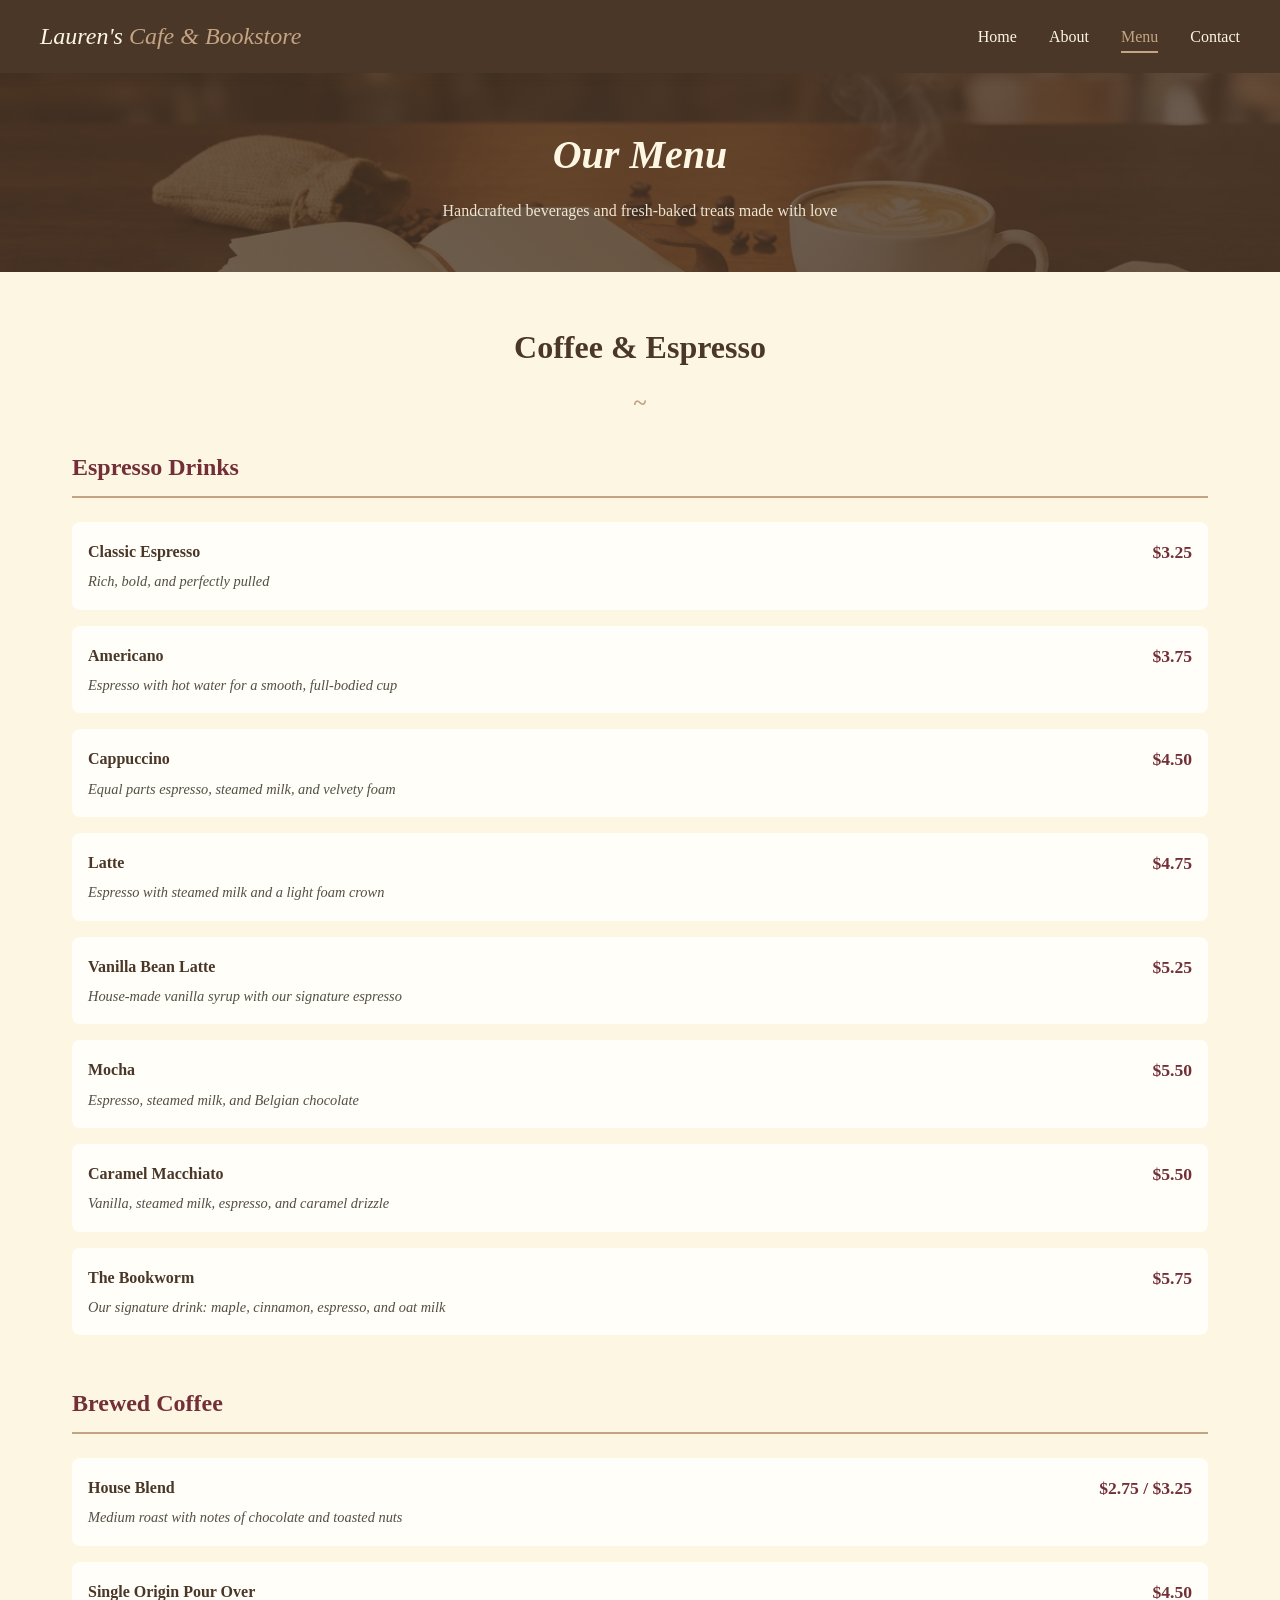
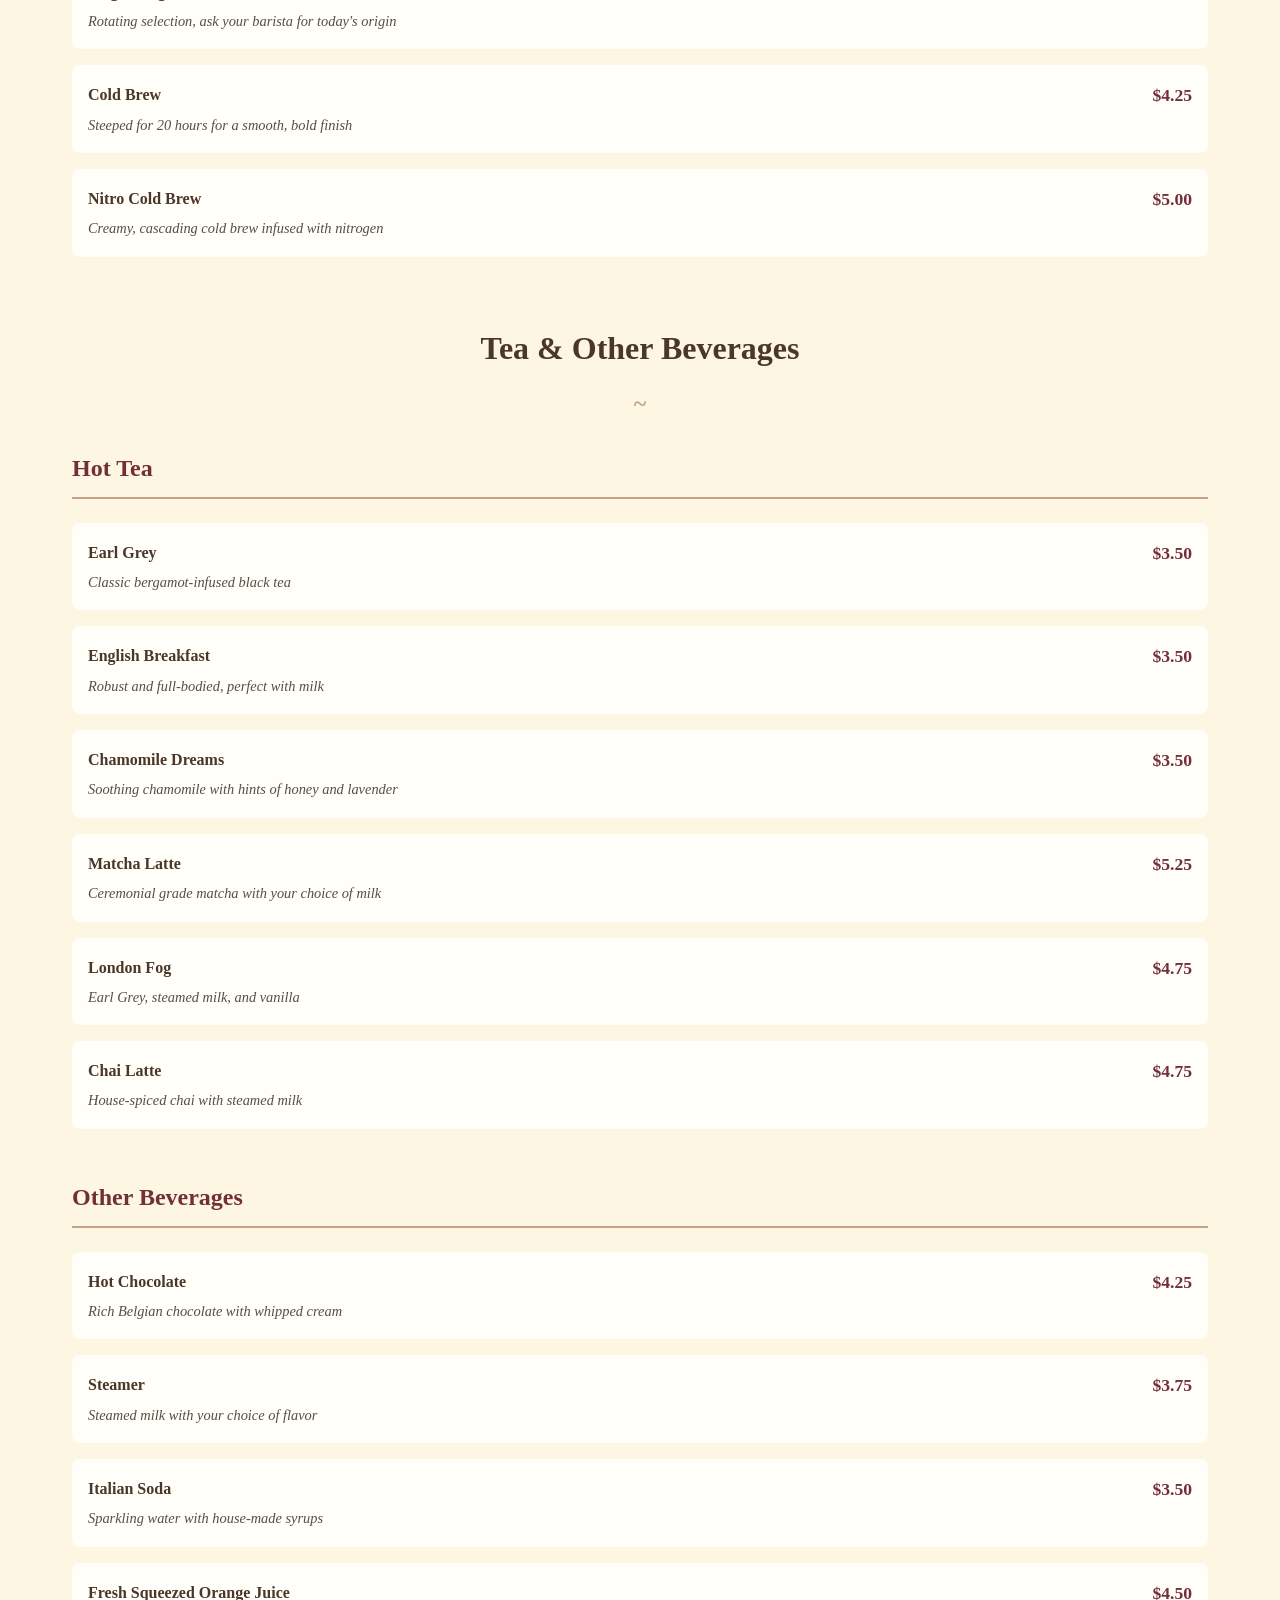
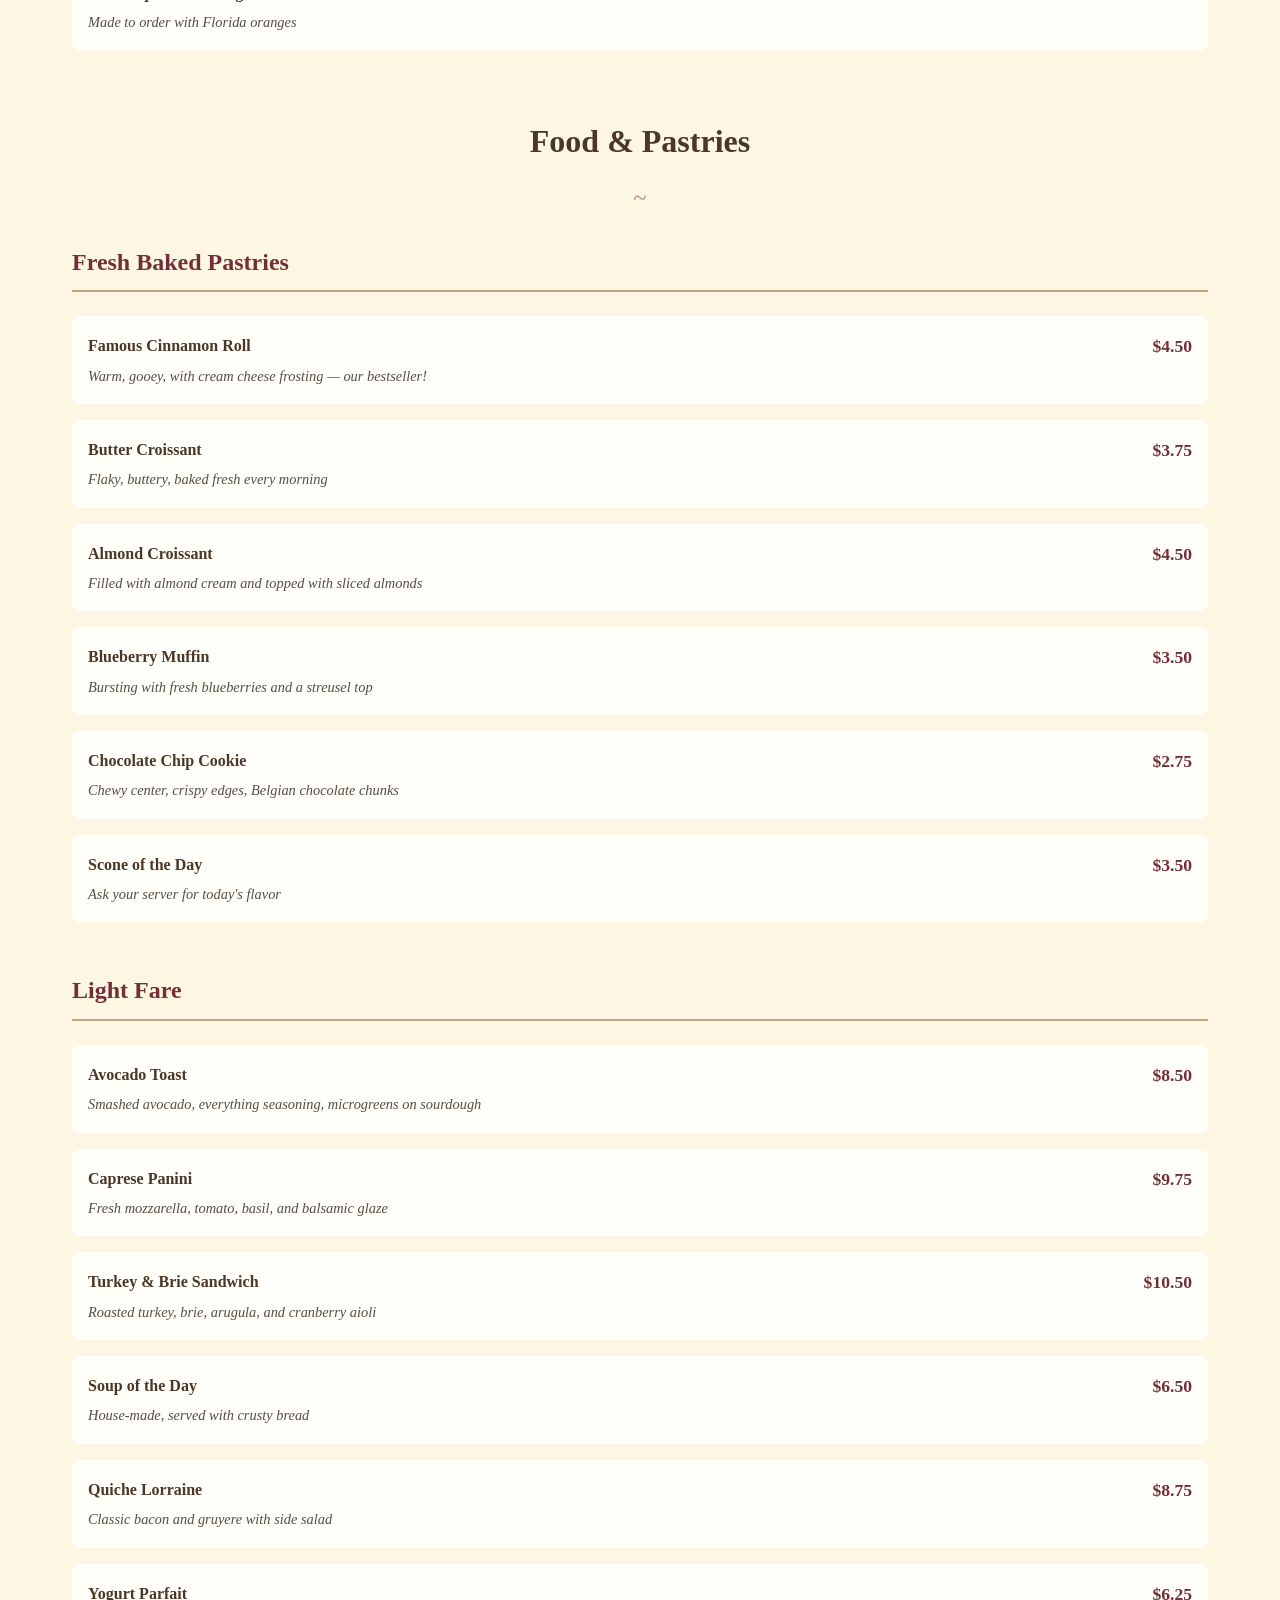
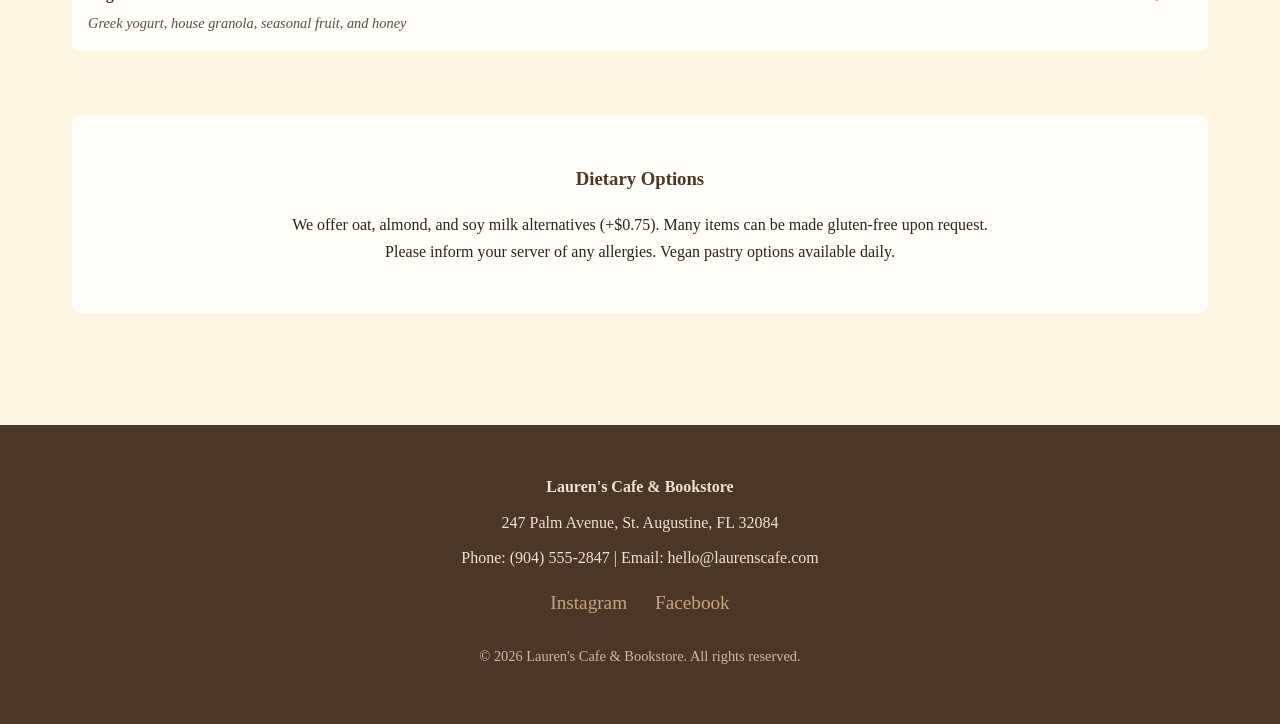
==== menu.html @ 39e0d55e "initial commit - copy from week 3" ====
<!DOCTYPE html>
<html lang="en">
<head>
  <meta charset="UTF-8">
  <meta name="viewport" content="width=device-width, initial-scale=1.0">
  <meta name="description" content="Browse our menu of handcrafted coffees, teas, fresh pastries, and light fare at Lauren's Cafe & Bookstore.">
  <title>Menu | Lauren's Cafe & Bookstore</title>
  <link rel="stylesheet" href="styles.css">
</head>
<body>
  <nav>
    <div class="nav-container">
      <a href="index.html" class="logo">Lauren's <span>Cafe & Bookstore</span></a>
      <ul>
        <li><a href="index.html">Home</a></li>
        <li><a href="about.html">About</a></li>
        <li><a href="menu.html" class="active">Menu</a></li>
        <li><a href="contact.html">Contact</a></li>
      </ul>
    </div>
  </nav>

  <header class="page-header">
    <h1>Our Menu</h1>
    <p>Handcrafted beverages and fresh-baked treats made with love</p>
  </header>

  <main>
    <section>
      <h2>Coffee & Espresso</h2>

      <div class="menu-category">
        <h3>Espresso Drinks</h3>
        <div class="menu-items">
          <div class="menu-item">
            <div class="menu-item-info">
              <h4>Classic Espresso</h4>
              <p>Rich, bold, and perfectly pulled</p>
            </div>
            <span class="menu-item-price">$3.25</span>
          </div>
          <div class="menu-item">
            <div class="menu-item-info">
              <h4>Americano</h4>
              <p>Espresso with hot water for a smooth, full-bodied cup</p>
            </div>
            <span class="menu-item-price">$3.75</span>
          </div>
          <div class="menu-item">
            <div class="menu-item-info">
              <h4>Cappuccino</h4>
              <p>Equal parts espresso, steamed milk, and velvety foam</p>
            </div>
            <span class="menu-item-price">$4.50</span>
          </div>
          <div class="menu-item">
            <div class="menu-item-info">
              <h4>Latte</h4>
              <p>Espresso with steamed milk and a light foam crown</p>
            </div>
            <span class="menu-item-price">$4.75</span>
          </div>
          <div class="menu-item">
            <div class="menu-item-info">
              <h4>Vanilla Bean Latte</h4>
              <p>House-made vanilla syrup with our signature espresso</p>
            </div>
            <span class="menu-item-price">$5.25</span>
          </div>
          <div class="menu-item">
            <div class="menu-item-info">
              <h4>Mocha</h4>
              <p>Espresso, steamed milk, and Belgian chocolate</p>
            </div>
            <span class="menu-item-price">$5.50</span>
          </div>
          <div class="menu-item">
            <div class="menu-item-info">
              <h4>Caramel Macchiato</h4>
              <p>Vanilla, steamed milk, espresso, and caramel drizzle</p>
            </div>
            <span class="menu-item-price">$5.50</span>
          </div>
          <div class="menu-item">
            <div class="menu-item-info">
              <h4>The Bookworm</h4>
              <p>Our signature drink: maple, cinnamon, espresso, and oat milk</p>
            </div>
            <span class="menu-item-price">$5.75</span>
          </div>
        </div>
      </div>

      <div class="menu-category">
        <h3>Brewed Coffee</h3>
        <div class="menu-items">
          <div class="menu-item">
            <div class="menu-item-info">
              <h4>House Blend</h4>
              <p>Medium roast with notes of chocolate and toasted nuts</p>
            </div>
            <span class="menu-item-price">$2.75 / $3.25</span>
          </div>
          <div class="menu-item">
            <div class="menu-item-info">
              <h4>Single Origin Pour Over</h4>
              <p>Rotating selection, ask your barista for today's origin</p>
            </div>
            <span class="menu-item-price">$4.50</span>
          </div>
          <div class="menu-item">
            <div class="menu-item-info">
              <h4>Cold Brew</h4>
              <p>Steeped for 20 hours for a smooth, bold finish</p>
            </div>
            <span class="menu-item-price">$4.25</span>
          </div>
          <div class="menu-item">
            <div class="menu-item-info">
              <h4>Nitro Cold Brew</h4>
              <p>Creamy, cascading cold brew infused with nitrogen</p>
            </div>
            <span class="menu-item-price">$5.00</span>
          </div>
        </div>
      </div>
    </section>

    <section>
      <h2>Tea & Other Beverages</h2>

      <div class="menu-category">
        <h3>Hot Tea</h3>
        <div class="menu-items">
          <div class="menu-item">
            <div class="menu-item-info">
              <h4>Earl Grey</h4>
              <p>Classic bergamot-infused black tea</p>
            </div>
            <span class="menu-item-price">$3.50</span>
          </div>
          <div class="menu-item">
            <div class="menu-item-info">
              <h4>English Breakfast</h4>
              <p>Robust and full-bodied, perfect with milk</p>
            </div>
            <span class="menu-item-price">$3.50</span>
          </div>
          <div class="menu-item">
            <div class="menu-item-info">
              <h4>Chamomile Dreams</h4>
              <p>Soothing chamomile with hints of honey and lavender</p>
            </div>
            <span class="menu-item-price">$3.50</span>
          </div>
          <div class="menu-item">
            <div class="menu-item-info">
              <h4>Matcha Latte</h4>
              <p>Ceremonial grade matcha with your choice of milk</p>
            </div>
            <span class="menu-item-price">$5.25</span>
          </div>
          <div class="menu-item">
            <div class="menu-item-info">
              <h4>London Fog</h4>
              <p>Earl Grey, steamed milk, and vanilla</p>
            </div>
            <span class="menu-item-price">$4.75</span>
          </div>
          <div class="menu-item">
            <div class="menu-item-info">
              <h4>Chai Latte</h4>
              <p>House-spiced chai with steamed milk</p>
            </div>
            <span class="menu-item-price">$4.75</span>
          </div>
        </div>
      </div>

      <div class="menu-category">
        <h3>Other Beverages</h3>
        <div class="menu-items">
          <div class="menu-item">
            <div class="menu-item-info">
              <h4>Hot Chocolate</h4>
              <p>Rich Belgian chocolate with whipped cream</p>
            </div>
            <span class="menu-item-price">$4.25</span>
          </div>
          <div class="menu-item">
            <div class="menu-item-info">
              <h4>Steamer</h4>
              <p>Steamed milk with your choice of flavor</p>
            </div>
            <span class="menu-item-price">$3.75</span>
          </div>
          <div class="menu-item">
            <div class="menu-item-info">
              <h4>Italian Soda</h4>
              <p>Sparkling water with house-made syrups</p>
            </div>
            <span class="menu-item-price">$3.50</span>
          </div>
          <div class="menu-item">
            <div class="menu-item-info">
              <h4>Fresh Squeezed Orange Juice</h4>
              <p>Made to order with Florida oranges</p>
            </div>
            <span class="menu-item-price">$4.50</span>
          </div>
        </div>
      </div>
    </section>

    <section>
      <h2>Food & Pastries</h2>

      <div class="menu-category">
        <h3>Fresh Baked Pastries</h3>
        <div class="menu-items">
          <div class="menu-item">
            <div class="menu-item-info">
              <h4>Famous Cinnamon Roll</h4>
              <p>Warm, gooey, with cream cheese frosting — our bestseller!</p>
            </div>
            <span class="menu-item-price">$4.50</span>
          </div>
          <div class="menu-item">
            <div class="menu-item-info">
              <h4>Butter Croissant</h4>
              <p>Flaky, buttery, baked fresh every morning</p>
            </div>
            <span class="menu-item-price">$3.75</span>
          </div>
          <div class="menu-item">
            <div class="menu-item-info">
              <h4>Almond Croissant</h4>
              <p>Filled with almond cream and topped with sliced almonds</p>
            </div>
            <span class="menu-item-price">$4.50</span>
          </div>
          <div class="menu-item">
            <div class="menu-item-info">
              <h4>Blueberry Muffin</h4>
              <p>Bursting with fresh blueberries and a streusel top</p>
            </div>
            <span class="menu-item-price">$3.50</span>
          </div>
          <div class="menu-item">
            <div class="menu-item-info">
              <h4>Chocolate Chip Cookie</h4>
              <p>Chewy center, crispy edges, Belgian chocolate chunks</p>
            </div>
            <span class="menu-item-price">$2.75</span>
          </div>
          <div class="menu-item">
            <div class="menu-item-info">
              <h4>Scone of the Day</h4>
              <p>Ask your server for today's flavor</p>
            </div>
            <span class="menu-item-price">$3.50</span>
          </div>
        </div>
      </div>

      <div class="menu-category">
        <h3>Light Fare</h3>
        <div class="menu-items">
          <div class="menu-item">
            <div class="menu-item-info">
              <h4>Avocado Toast</h4>
              <p>Smashed avocado, everything seasoning, microgreens on sourdough</p>
            </div>
            <span class="menu-item-price">$8.50</span>
          </div>
          <div class="menu-item">
            <div class="menu-item-info">
              <h4>Caprese Panini</h4>
              <p>Fresh mozzarella, tomato, basil, and balsamic glaze</p>
            </div>
            <span class="menu-item-price">$9.75</span>
          </div>
          <div class="menu-item">
            <div class="menu-item-info">
              <h4>Turkey & Brie Sandwich</h4>
              <p>Roasted turkey, brie, arugula, and cranberry aioli</p>
            </div>
            <span class="menu-item-price">$10.50</span>
          </div>
          <div class="menu-item">
            <div class="menu-item-info">
              <h4>Soup of the Day</h4>
              <p>House-made, served with crusty bread</p>
            </div>
            <span class="menu-item-price">$6.50</span>
          </div>
          <div class="menu-item">
            <div class="menu-item-info">
              <h4>Quiche Lorraine</h4>
              <p>Classic bacon and gruyere with side salad</p>
            </div>
            <span class="menu-item-price">$8.75</span>
          </div>
          <div class="menu-item">
            <div class="menu-item-info">
              <h4>Yogurt Parfait</h4>
              <p>Greek yogurt, house granola, seasonal fruit, and honey</p>
            </div>
            <span class="menu-item-price">$6.25</span>
          </div>
        </div>
      </div>
    </section>

    <section class="featured">
      <h3 style="color: var(--coffee-brown); margin-bottom: 1rem;">Dietary Options</h3>
      <p style="max-width: 700px; margin: 0 auto;">We offer oat, almond, and soy milk alternatives (+$0.75). Many items can be made gluten-free upon request. Please inform your server of any allergies. Vegan pastry options available daily.</p>
    </section>
  </main>

  <footer>
    <div class="footer-content">
      <p><strong>Lauren's Cafe & Bookstore</strong></p>
      <p>247 Palm Avenue, St. Augustine, FL 32084</p>
      <p>Phone: (904) 555-2847 | Email: hello@laurenscafe.com</p>
      <div class="social-links">
        <a href="https://instagram.com" target="_blank" rel="noopener">Instagram</a>
        <a href="https://facebook.com" target="_blank" rel="noopener">Facebook</a>
      </div>
      <p style="margin-top: 1.5rem; font-size: 0.9rem; opacity: 0.7;">© 2026 Lauren's Cafe & Bookstore. All rights reserved.</p>
    </div>
  </footer>
</body>
</html>
---- styles.css ----
/* Lauren's Cafe & Bookstore - Cozy Design */

* {
  margin: 0;
  padding: 0;
  box-sizing: border-box;
}

:root {
  --warm-cream: #FDF6E3;
  --coffee-brown: #4A3728;
  --soft-sage: #9CAF88;
  --warm-terracotta: #C4A484;
  --deep-burgundy: #722F37;
  --dark-burgundy: #4A1E24;
  --soft-white: #FFFEF9;
  --text-dark: #2C2416;
}

body {
  font-family: 'Georgia', 'Times New Roman', serif;
  background-color: var(--warm-cream);
  color: var(--text-dark);
  line-height: 1.7;
}

/* Navigation */
nav {
  background-color: var(--coffee-brown);
  padding: 1rem 2rem;
  position: sticky;
  top: 0;
  z-index: 100;
  box-shadow: 0 2px 10px rgba(74, 55, 40, 0.3);
}

nav .nav-container {
  max-width: 1200px;
  margin: 0 auto;
  display: flex;
  justify-content: space-between;
  align-items: center;
  flex-wrap: wrap;
}

nav .logo {
  font-family: 'Georgia', serif;
  font-size: 1.5rem;
  color: var(--warm-cream);
  text-decoration: none;
  font-style: italic;
}

nav .logo span {
  color: var(--warm-terracotta);
}

nav ul {
  list-style: none;
  display: flex;
  gap: 2rem;
  flex-wrap: wrap;
}

nav ul li a {
  color: var(--warm-cream);
  text-decoration: none;
  font-size: 1rem;
  padding: 0.5rem 0;
  position: relative;
  transition: color 0.3s ease;
}

nav ul li a:hover,
nav ul li a.active {
  color: var(--warm-terracotta);
}

nav ul li a::after {
  content: '';
  position: absolute;
  bottom: 0;
  left: 0;
  width: 0;
  height: 2px;
  background-color: var(--warm-terracotta);
  transition: width 0.3s ease;
}

nav ul li a:hover::after,
nav ul li a.active::after {
  width: 100%;
}

/* Hero Section with week 3 update */
.hero {
  background: linear-gradient(rgba(74, 55, 40, 0.75), rgba(74, 55, 40, 0.75)),
              url('hero.png'); 
  background-size: cover;
  background-position: center;
  padding: 6rem 2rem;
  text-align: center;
  color: var(--warm-cream);
}

.hero h1 {
  font-size: 3rem;
  margin-bottom: 1rem;
  font-style: italic;
}

.hero p {
  font-size: 1.3rem;
  max-width: 600px;
  margin: 0 auto 2rem;
  opacity: 0.95;
}

.btn {
  display: inline-block;
  background-color: var(--warm-terracotta);
  color: var(--soft-white);
  padding: 1rem 2rem;
  text-decoration: none;
  border-radius: 5px;
  font-size: 1rem;
  transition: background-color 0.3s ease, transform 0.2s ease;
  border: none;
  cursor: pointer;
}

.btn:hover {
  background-color: var(--dark-burgundy);
  transform: translateY(-2px);
}

/* Main Content */
main {
  max-width: 1200px;
  margin: 0 auto;
  padding: 3rem 2rem;
}

/* Section Styling */
section {
  margin-bottom: 4rem;
}

section h2 {
  font-size: 2rem;
  color: var(--coffee-brown);
  margin-bottom: 1.5rem;
  text-align: center;
  position: relative;
}

section h2::after {
  content: '~';
  display: block;
  font-size: 1.5rem;
  color: var(--warm-terracotta);
  margin-top: 0.5rem;
}

/* Cards Grid */
.card-grid {
  display: grid;
  grid-template-columns: repeat(auto-fit, minmax(280px, 1fr));
  gap: 2rem;
}

.card {
  background-color: var(--soft-white);
  border-radius: 10px;
  padding: 2rem;
  box-shadow: 0 4px 15px rgba(74, 55, 40, 0.1);
  transition: transform 0.3s ease, box-shadow 0.3s ease;
}

.card:hover {
  transform: translateY(-5px);
  box-shadow: 0 8px 25px rgba(74, 55, 40, 0.15);
}

.card h3 {
  color: var(--coffee-brown);
  margin-bottom: 1rem;
  font-size: 1.3rem;
}

.card p {
  color: var(--text-dark);
  opacity: 0.85;
}

.card .icon {
  font-size: 2.5rem;
  margin-bottom: 1rem;
}

/* Image Cards */
.card-image {
  width: 100%;
  height: 180px;
  object-fit: cover;
  border-radius: 8px;
  margin-bottom: 1rem;
}

/* About Page */
.about-content {
  display: grid;
  grid-template-columns: 1fr 1fr;
  gap: 3rem;
  align-items: center;
}

.about-text h2 {
  text-align: left;
}

.about-text h2::after {
  display: none;
}

.about-image {
  border-radius: 10px;
  height: 400px;
  overflow: hidden;
}

.about-image img {
  width: 100%;
  height: 100%;
  object-fit: cover;
}

.values-list {
  list-style: none;
  margin-top: 1.5rem;
}

.values-list li {
  padding: 0.75rem 0;
  padding-left: 2rem;
  position: relative;
}

.values-list li::before {
  content: '◆';
  position: absolute;
  left: 0;
  color: var(--warm-terracotta);
}

/* Menu Page */
.menu-category {
  margin-bottom: 3rem;
}

.menu-category h3 {
  font-size: 1.5rem;
  color: var(--deep-burgundy);
  border-bottom: 2px solid var(--warm-terracotta);
  padding-bottom: 0.5rem;
  margin-bottom: 1.5rem;
}

.menu-items {
  display: grid;
  gap: 1rem;
}

.menu-item {
  display: flex;
  justify-content: space-between;
  align-items: flex-start;
  padding: 1rem;
  background-color: var(--soft-white);
  border-radius: 8px;
  transition: background-color 0.3s ease;
}

.menu-item:hover {
  background-color: rgba(196, 164, 132, 0.2);
}

.menu-item-info h4 {
  color: var(--coffee-brown);
  margin-bottom: 0.25rem;
}

.menu-item-info p {
  font-size: 0.9rem;
  opacity: 0.8;
  font-style: italic;
}

.menu-item-price {
  font-weight: bold;
  color: var(--deep-burgundy);
  font-size: 1.1rem;
}

/* Contact Page */
.contact-grid {
  display: grid;
  grid-template-columns: 1fr 1fr;
  gap: 3rem;
}

.contact-form {
  background-color: var(--soft-white);
  padding: 2rem;
  border-radius: 10px;
  box-shadow: 0 4px 15px rgba(74, 55, 40, 0.1);
}

.contact-form h3 {
  color: var(--coffee-brown);
  margin-bottom: 1.5rem;
}

.form-group {
  margin-bottom: 1.5rem;
}

.form-group label {
  display: block;
  margin-bottom: 0.5rem;
  color: var(--coffee-brown);
  font-weight: bold;
}

.form-group input,
.form-group textarea,
.form-group select {
  width: 100%;
  padding: 0.75rem;
  border: 2px solid var(--warm-terracotta);
  border-radius: 5px;
  font-family: inherit;
  font-size: 1rem;
  background-color: var(--warm-cream);
  transition: border-color 0.3s ease, box-shadow 0.3s ease;
}

.form-group input:focus,
.form-group textarea:focus,
.form-group select:focus {
  outline: none;
  border-color: var(--coffee-brown);
  box-shadow: 0 0 0 3px rgba(74, 55, 40, 0.1);
}

.form-group textarea {
  min-height: 150px;
  resize: vertical;
}

.contact-info h3 {
  color: var(--coffee-brown);
  margin-bottom: 1.5rem;
}

.info-item {
  display: flex;
  align-items: flex-start;
  margin-bottom: 1.5rem;
}

.info-item .icon {
  font-size: 1.5rem;
  margin-right: 1rem;
  color: var(--warm-terracotta);
}

.info-item h4 {
  color: var(--coffee-brown);
  margin-bottom: 0.25rem;
}

.hours-table {
  width: 100%;
  margin-top: 1.5rem;
}

.hours-table tr td {
  padding: 0.5rem 0;
  border-bottom: 1px solid var(--warm-terracotta);
}

.hours-table tr td:last-child {
  text-align: right;
}

/* Page Header with week 3 update */
.page-header {
  background: linear-gradient(rgba(74, 55, 40, 0.8), rgba(74, 55, 40, 0.8)),
              url('feature.png');
  background-size: cover;
  background-position: center;
  color: var(--warm-cream);
  padding: 3rem 2rem;
  text-align: center;
}

.page-header h1 {
  font-size: 2.5rem;
  font-style: italic;
}

.page-header p {
  margin-top: 0.5rem;
  opacity: 0.9;
}

/* Footer */
footer {
  background-color: var(--coffee-brown);
  color: var(--warm-cream);
  padding: 3rem 2rem;
  text-align: center;
}

footer .footer-content {
  max-width: 1200px;
  margin: 0 auto;
}

footer p {
  margin-bottom: 0.5rem;
  opacity: 0.9;
}

footer .social-links {
  margin-top: 1rem;
}

footer .social-links a {
  color: var(--warm-terracotta);
  text-decoration: none;
  margin: 0 0.75rem;
  font-size: 1.2rem;
  transition: color 0.3s ease;
}

footer .social-links a:hover {
  color: var(--soft-white);
}

/* Featured Section */
.featured {
  background-color: var(--soft-white);
  padding: 3rem;
  border-radius: 10px;
  text-align: center;
}

.featured blockquote {
  font-size: 1.3rem;
  font-style: italic;
  color: var(--coffee-brown);
  max-width: 700px;
  margin: 0 auto;
}

.featured cite {
  display: block;
  margin-top: 1rem;
  color: var(--warm-terracotta);
}

/* Responsive Design */
@media (max-width: 768px) {
  nav .nav-container {
    flex-direction: column;
    gap: 1rem;
  }

  nav ul {
    gap: 1rem;
    justify-content: center;
  }

  .hero h1 {
    font-size: 2rem;
  }

  .hero p {
    font-size: 1.1rem;
  }

  .about-content {
    grid-template-columns: 1fr;
  }

  .about-image {
    height: 250px;
    order: -1;
  }

  .contact-grid {
    grid-template-columns: 1fr;
  }

  .card-grid {
    grid-template-columns: 1fr;
  }

  main {
    padding: 2rem 1rem;
  }
}

@media (max-width: 480px) {
  nav ul {
    flex-direction: column;
    align-items: center;
    gap: 0.5rem;
  }

  .hero {
    padding: 4rem 1rem;
  }

  .hero h1 {
    font-size: 1.75rem;
  }

  .page-header h1 {
    font-size: 1.75rem;
  }

  .menu-item {
    flex-direction: column;
    gap: 0.5rem;
  }

  .menu-item-price {
    align-self: flex-end;
  }
}
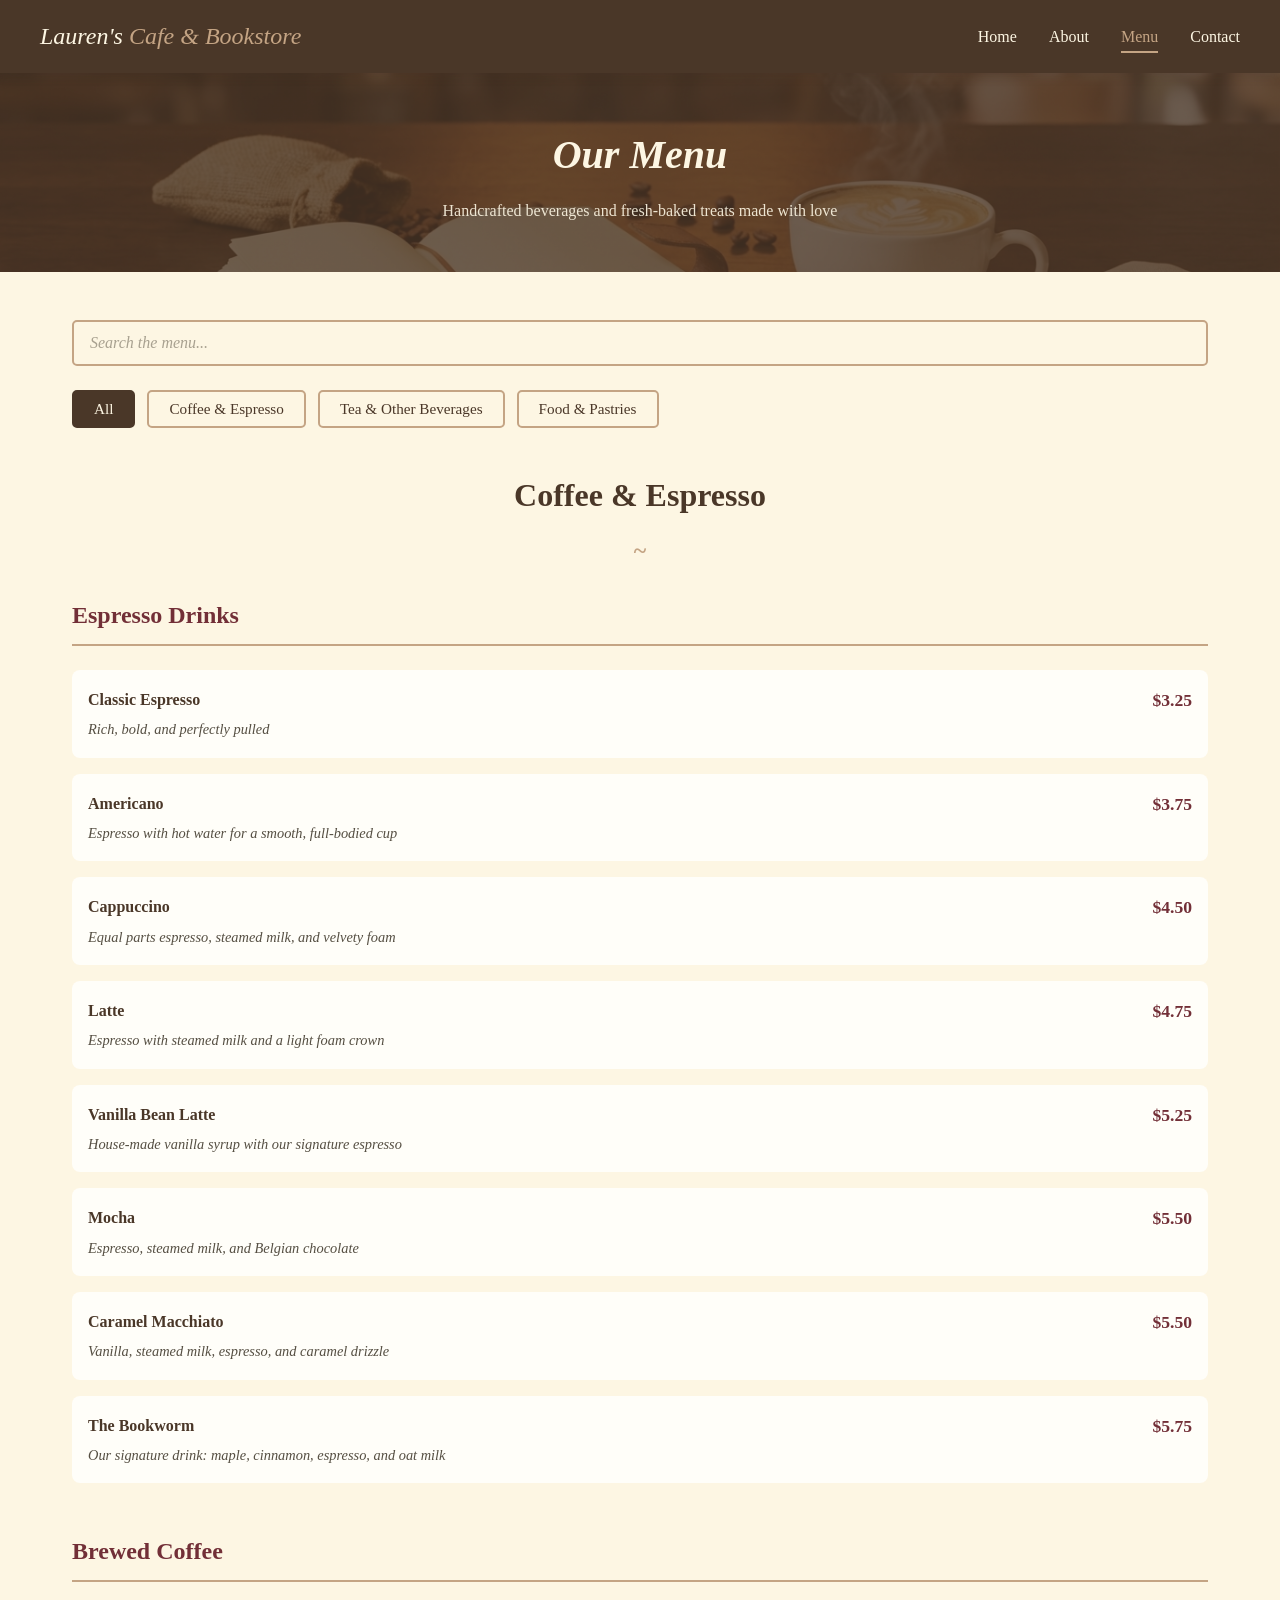
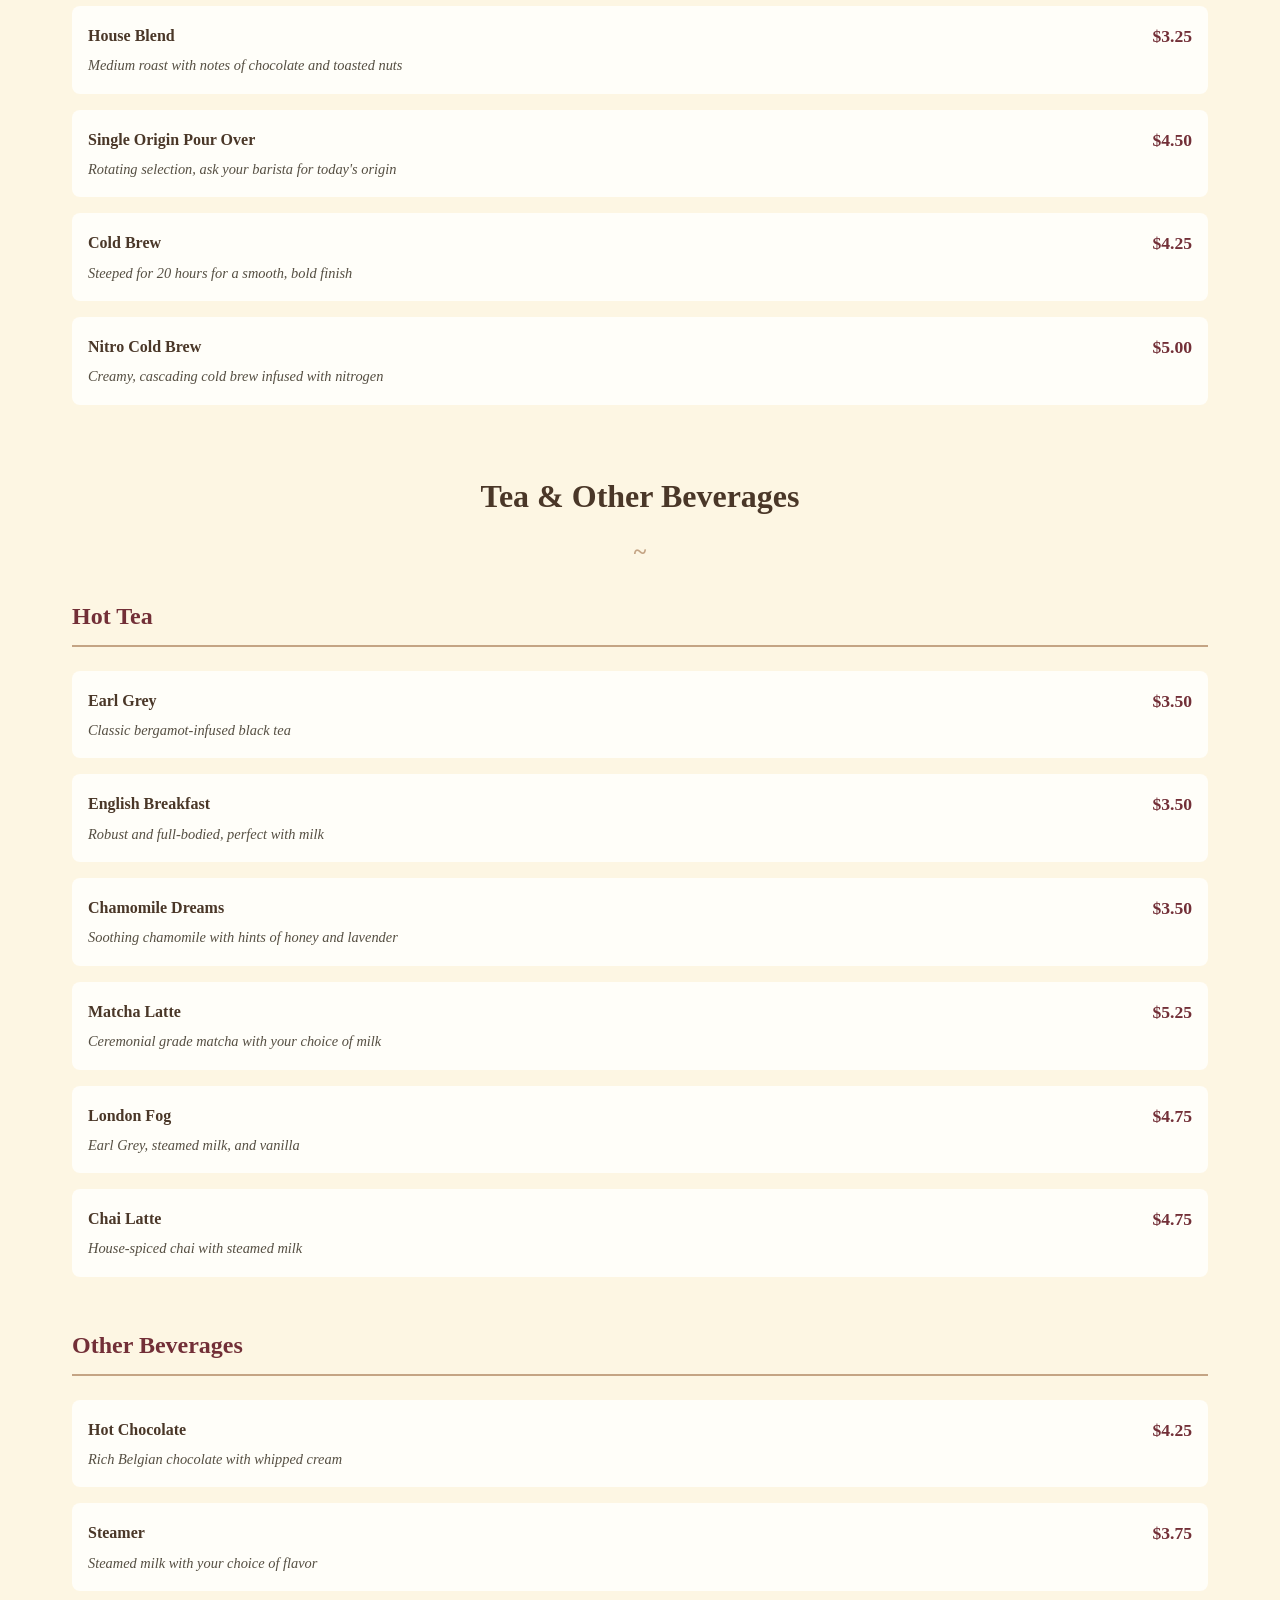
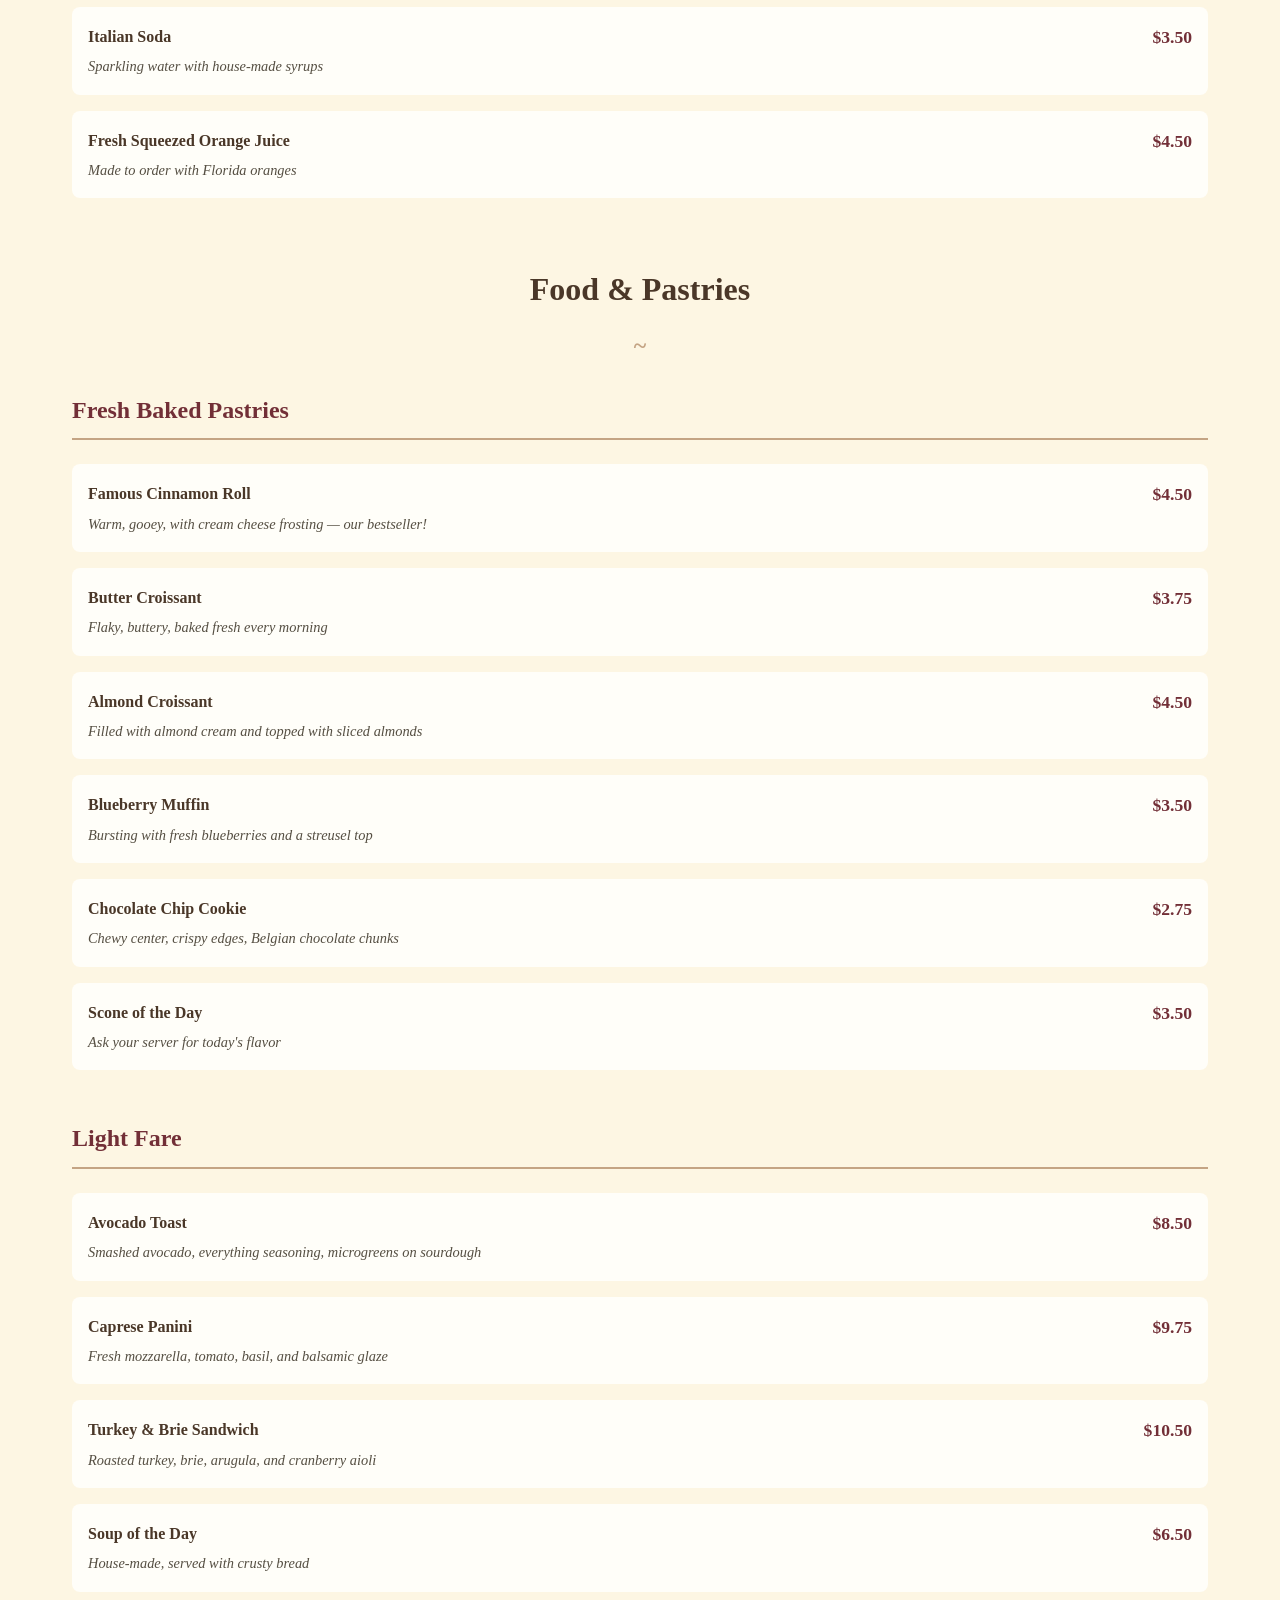
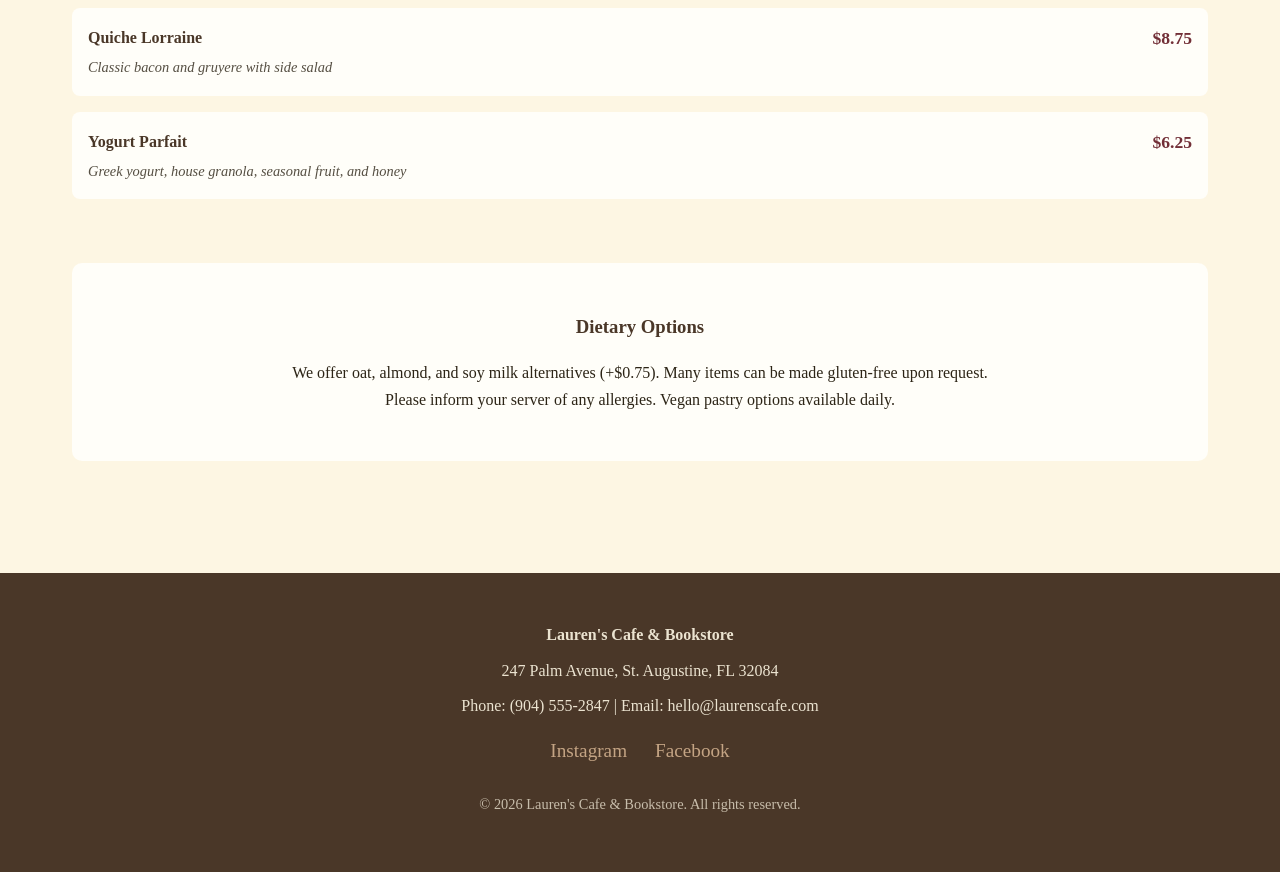
==== commit 49a17b3b: "commit after claude" ====
--- a/menu.html
+++ b/menu.html
@@ -25,293 +25,28 @@
     <p>Handcrafted beverages and fresh-baked treats made with love</p>
   </header>
 
-  <main>
-    <section>
-      <h2>Coffee & Espresso</h2>
+  <main> <!--week 5 deleted all static info and replaced with javascript-->
+    <div id="menu-search">
+      <input
+        type="search"
+        id="search-input"
+        placeholder="Search the menu..."
+        aria-label="Search menu items"
+        autocomplete="off"
+        spellcheck="false"
+        maxlength="100"
+      />
+    </div>
+    
+    <div id="menu-filters" role="group" aria-label="Filter menu by category">
+      <button type="button" class="filter-btn active" data-category="all">All</button>
+      <button type="button" class="filter-btn" data-category="Coffee & Espresso">Coffee &amp; Espresso</button>
+      <button type="button" class="filter-btn" data-category="Tea & Other Beverages">Tea &amp; Other Beverages</button>
+      <button type="button" class="filter-btn" data-category="Food & Pastries">Food &amp; Pastries</button>
+    </div>
 
-      <div class="menu-category">
-        <h3>Espresso Drinks</h3>
-        <div class="menu-items">
-          <div class="menu-item">
-            <div class="menu-item-info">
-              <h4>Classic Espresso</h4>
-              <p>Rich, bold, and perfectly pulled</p>
-            </div>
-            <span class="menu-item-price">$3.25</span>
-          </div>
-          <div class="menu-item">
-            <div class="menu-item-info">
-              <h4>Americano</h4>
-              <p>Espresso with hot water for a smooth, full-bodied cup</p>
-            </div>
-            <span class="menu-item-price">$3.75</span>
-          </div>
-          <div class="menu-item">
-            <div class="menu-item-info">
-              <h4>Cappuccino</h4>
-              <p>Equal parts espresso, steamed milk, and velvety foam</p>
-            </div>
-            <span class="menu-item-price">$4.50</span>
-          </div>
-          <div class="menu-item">
-            <div class="menu-item-info">
-              <h4>Latte</h4>
-              <p>Espresso with steamed milk and a light foam crown</p>
-            </div>
-            <span class="menu-item-price">$4.75</span>
-          </div>
-          <div class="menu-item">
-            <div class="menu-item-info">
-              <h4>Vanilla Bean Latte</h4>
-              <p>House-made vanilla syrup with our signature espresso</p>
-            </div>
-            <span class="menu-item-price">$5.25</span>
-          </div>
-          <div class="menu-item">
-            <div class="menu-item-info">
-              <h4>Mocha</h4>
-              <p>Espresso, steamed milk, and Belgian chocolate</p>
-            </div>
-            <span class="menu-item-price">$5.50</span>
-          </div>
-          <div class="menu-item">
-            <div class="menu-item-info">
-              <h4>Caramel Macchiato</h4>
-              <p>Vanilla, steamed milk, espresso, and caramel drizzle</p>
-            </div>
-            <span class="menu-item-price">$5.50</span>
-          </div>
-          <div class="menu-item">
-            <div class="menu-item-info">
-              <h4>The Bookworm</h4>
-              <p>Our signature drink: maple, cinnamon, espresso, and oat milk</p>
-            </div>
-            <span class="menu-item-price">$5.75</span>
-          </div>
-        </div>
-      </div>
-
-      <div class="menu-category">
-        <h3>Brewed Coffee</h3>
-        <div class="menu-items">
-          <div class="menu-item">
-            <div class="menu-item-info">
-              <h4>House Blend</h4>
-              <p>Medium roast with notes of chocolate and toasted nuts</p>
-            </div>
-            <span class="menu-item-price">$2.75 / $3.25</span>
-          </div>
-          <div class="menu-item">
-            <div class="menu-item-info">
-              <h4>Single Origin Pour Over</h4>
-              <p>Rotating selection, ask your barista for today's origin</p>
-            </div>
-            <span class="menu-item-price">$4.50</span>
-          </div>
-          <div class="menu-item">
-            <div class="menu-item-info">
-              <h4>Cold Brew</h4>
-              <p>Steeped for 20 hours for a smooth, bold finish</p>
-            </div>
-            <span class="menu-item-price">$4.25</span>
-          </div>
-          <div class="menu-item">
-            <div class="menu-item-info">
-              <h4>Nitro Cold Brew</h4>
-              <p>Creamy, cascading cold brew infused with nitrogen</p>
-            </div>
-            <span class="menu-item-price">$5.00</span>
-          </div>
-        </div>
-      </div>
-    </section>
-
-    <section>
-      <h2>Tea & Other Beverages</h2>
-
-      <div class="menu-category">
-        <h3>Hot Tea</h3>
-        <div class="menu-items">
-          <div class="menu-item">
-            <div class="menu-item-info">
-              <h4>Earl Grey</h4>
-              <p>Classic bergamot-infused black tea</p>
-            </div>
-            <span class="menu-item-price">$3.50</span>
-          </div>
-          <div class="menu-item">
-            <div class="menu-item-info">
-              <h4>English Breakfast</h4>
-              <p>Robust and full-bodied, perfect with milk</p>
-            </div>
-            <span class="menu-item-price">$3.50</span>
-          </div>
-          <div class="menu-item">
-            <div class="menu-item-info">
-              <h4>Chamomile Dreams</h4>
-              <p>Soothing chamomile with hints of honey and lavender</p>
-            </div>
-            <span class="menu-item-price">$3.50</span>
-          </div>
-          <div class="menu-item">
-            <div class="menu-item-info">
-              <h4>Matcha Latte</h4>
-              <p>Ceremonial grade matcha with your choice of milk</p>
-            </div>
-            <span class="menu-item-price">$5.25</span>
-          </div>
-          <div class="menu-item">
-            <div class="menu-item-info">
-              <h4>London Fog</h4>
-              <p>Earl Grey, steamed milk, and vanilla</p>
-            </div>
-            <span class="menu-item-price">$4.75</span>
-          </div>
-          <div class="menu-item">
-            <div class="menu-item-info">
-              <h4>Chai Latte</h4>
-              <p>House-spiced chai with steamed milk</p>
-            </div>
-            <span class="menu-item-price">$4.75</span>
-          </div>
-        </div>
-      </div>
-
-      <div class="menu-category">
-        <h3>Other Beverages</h3>
-        <div class="menu-items">
-          <div class="menu-item">
-            <div class="menu-item-info">
-              <h4>Hot Chocolate</h4>
-              <p>Rich Belgian chocolate with whipped cream</p>
-            </div>
-            <span class="menu-item-price">$4.25</span>
-          </div>
-          <div class="menu-item">
-            <div class="menu-item-info">
-              <h4>Steamer</h4>
-              <p>Steamed milk with your choice of flavor</p>
-            </div>
-            <span class="menu-item-price">$3.75</span>
-          </div>
-          <div class="menu-item">
-            <div class="menu-item-info">
-              <h4>Italian Soda</h4>
-              <p>Sparkling water with house-made syrups</p>
-            </div>
-            <span class="menu-item-price">$3.50</span>
-          </div>
-          <div class="menu-item">
-            <div class="menu-item-info">
-              <h4>Fresh Squeezed Orange Juice</h4>
-              <p>Made to order with Florida oranges</p>
-            </div>
-            <span class="menu-item-price">$4.50</span>
-          </div>
-        </div>
-      </div>
-    </section>
-
-    <section>
-      <h2>Food & Pastries</h2>
-
-      <div class="menu-category">
-        <h3>Fresh Baked Pastries</h3>
-        <div class="menu-items">
-          <div class="menu-item">
-            <div class="menu-item-info">
-              <h4>Famous Cinnamon Roll</h4>
-              <p>Warm, gooey, with cream cheese frosting — our bestseller!</p>
-            </div>
-            <span class="menu-item-price">$4.50</span>
-          </div>
-          <div class="menu-item">
-            <div class="menu-item-info">
-              <h4>Butter Croissant</h4>
-              <p>Flaky, buttery, baked fresh every morning</p>
-            </div>
-            <span class="menu-item-price">$3.75</span>
-          </div>
-          <div class="menu-item">
-            <div class="menu-item-info">
-              <h4>Almond Croissant</h4>
-              <p>Filled with almond cream and topped with sliced almonds</p>
-            </div>
-            <span class="menu-item-price">$4.50</span>
-          </div>
-          <div class="menu-item">
-            <div class="menu-item-info">
-              <h4>Blueberry Muffin</h4>
-              <p>Bursting with fresh blueberries and a streusel top</p>
-            </div>
-            <span class="menu-item-price">$3.50</span>
-          </div>
-          <div class="menu-item">
-            <div class="menu-item-info">
-              <h4>Chocolate Chip Cookie</h4>
-              <p>Chewy center, crispy edges, Belgian chocolate chunks</p>
-            </div>
-            <span class="menu-item-price">$2.75</span>
-          </div>
-          <div class="menu-item">
-            <div class="menu-item-info">
-              <h4>Scone of the Day</h4>
-              <p>Ask your server for today's flavor</p>
-            </div>
-            <span class="menu-item-price">$3.50</span>
-          </div>
-        </div>
-      </div>
-
-      <div class="menu-category">
-        <h3>Light Fare</h3>
-        <div class="menu-items">
-          <div class="menu-item">
-            <div class="menu-item-info">
-              <h4>Avocado Toast</h4>
-              <p>Smashed avocado, everything seasoning, microgreens on sourdough</p>
-            </div>
-            <span class="menu-item-price">$8.50</span>
-          </div>
-          <div class="menu-item">
-            <div class="menu-item-info">
-              <h4>Caprese Panini</h4>
-              <p>Fresh mozzarella, tomato, basil, and balsamic glaze</p>
-            </div>
-            <span class="menu-item-price">$9.75</span>
-          </div>
-          <div class="menu-item">
-            <div class="menu-item-info">
-              <h4>Turkey & Brie Sandwich</h4>
-              <p>Roasted turkey, brie, arugula, and cranberry aioli</p>
-            </div>
-            <span class="menu-item-price">$10.50</span>
-          </div>
-          <div class="menu-item">
-            <div class="menu-item-info">
-              <h4>Soup of the Day</h4>
-              <p>House-made, served with crusty bread</p>
-            </div>
-            <span class="menu-item-price">$6.50</span>
-          </div>
-          <div class="menu-item">
-            <div class="menu-item-info">
-              <h4>Quiche Lorraine</h4>
-              <p>Classic bacon and gruyere with side salad</p>
-            </div>
-            <span class="menu-item-price">$8.75</span>
-          </div>
-          <div class="menu-item">
-            <div class="menu-item-info">
-              <h4>Yogurt Parfait</h4>
-              <p>Greek yogurt, house granola, seasonal fruit, and honey</p>
-            </div>
-            <span class="menu-item-price">$6.25</span>
-          </div>
-        </div>
-      </div>
-    </section>
-
+    <div id="menu-container"></div>
+    
     <section class="featured">
       <h3 style="color: var(--coffee-brown); margin-bottom: 1rem;">Dietary Options</h3>
       <p style="max-width: 700px; margin: 0 auto;">We offer oat, almond, and soy milk alternatives (+$0.75). Many items can be made gluten-free upon request. Please inform your server of any allergies. Vegan pastry options available daily.</p>
@@ -330,5 +65,13 @@
       <p style="margin-top: 1.5rem; font-size: 0.9rem; opacity: 0.7;">© 2026 Lauren's Cafe & Bookstore. All rights reserved.</p>
     </div>
   </footer>
+
+<!--added for week 5-->  
+  <!--<script src="script.js"></script>-->
+  <script src="menu.js"></script>
+  <script src="menu-render.js"></script>
+  <script src="menu-filter.js"></script>
+  <script src="menu-search.js"></script>
+  
 </body>
 </html>
--- a/styles.css
+++ b/styles.css
@@ -301,6 +301,83 @@
   color: var(--deep-burgundy);
   font-size: 1.1rem;
 }
+/* added in for week5 */
+.no-results {
+  text-align: center;
+  padding: 4rem 2rem;
+  color: var(--coffee-brown);
+  font-size: 1.2rem;
+  font-style: italic;
+  opacity: 0.7;
+}
+
+/* Menu Search Bar */
+#menu-search {
+  margin-bottom: 1.5rem;
+}
+
+#search-input {
+  width: 100%;
+  padding: 0.75rem 1rem;
+  border: 2px solid var(--warm-terracotta);
+  border-radius: 5px;
+  font-family: inherit;
+  font-size: 1rem;
+  background-color: var(--warm-cream);
+  color: var(--text-dark);
+  transition: border-color 0.3s ease, box-shadow 0.3s ease;
+}
+
+#search-input:focus {
+  outline: none;
+  border-color: var(--coffee-brown);
+  box-shadow: 0 0 0 3px rgba(74, 55, 40, 0.1);
+}
+
+#search-input::placeholder {
+  color: var(--text-dark);
+  opacity: 0.4;
+  font-style: italic;
+}
+
+/* Menu Filter Buttons */
+#menu-filters {
+  display: flex;
+  flex-wrap: wrap;
+  gap: 0.75rem;
+  margin-bottom: 2.5rem;
+}
+
+.filter-btn {
+  padding: 0.5rem 1.25rem;
+  border: 2px solid var(--warm-terracotta);
+  border-radius: 5px;
+  background-color: transparent;
+  color: var(--coffee-brown);
+  font-family: inherit;
+  font-size: 0.95rem;
+  cursor: pointer;
+  transition: background-color 0.3s ease, color 0.3s ease, border-color 0.3s ease;
+}
+
+.filter-btn:hover {
+  background-color: var(--warm-terracotta);
+  color: var(--soft-white);
+}
+
+.filter-btn.active {
+  background-color: var(--coffee-brown);
+  border-color: var(--coffee-brown);
+  color: var(--warm-cream);
+}
+
+/* Responsive */
+@media (max-width: 480px) {
+  .filter-btn {
+    flex: 1 1 calc(50% - 0.75rem);
+    text-align: center;
+  }
+}
 
 /* Contact Page */
 .contact-grid {
